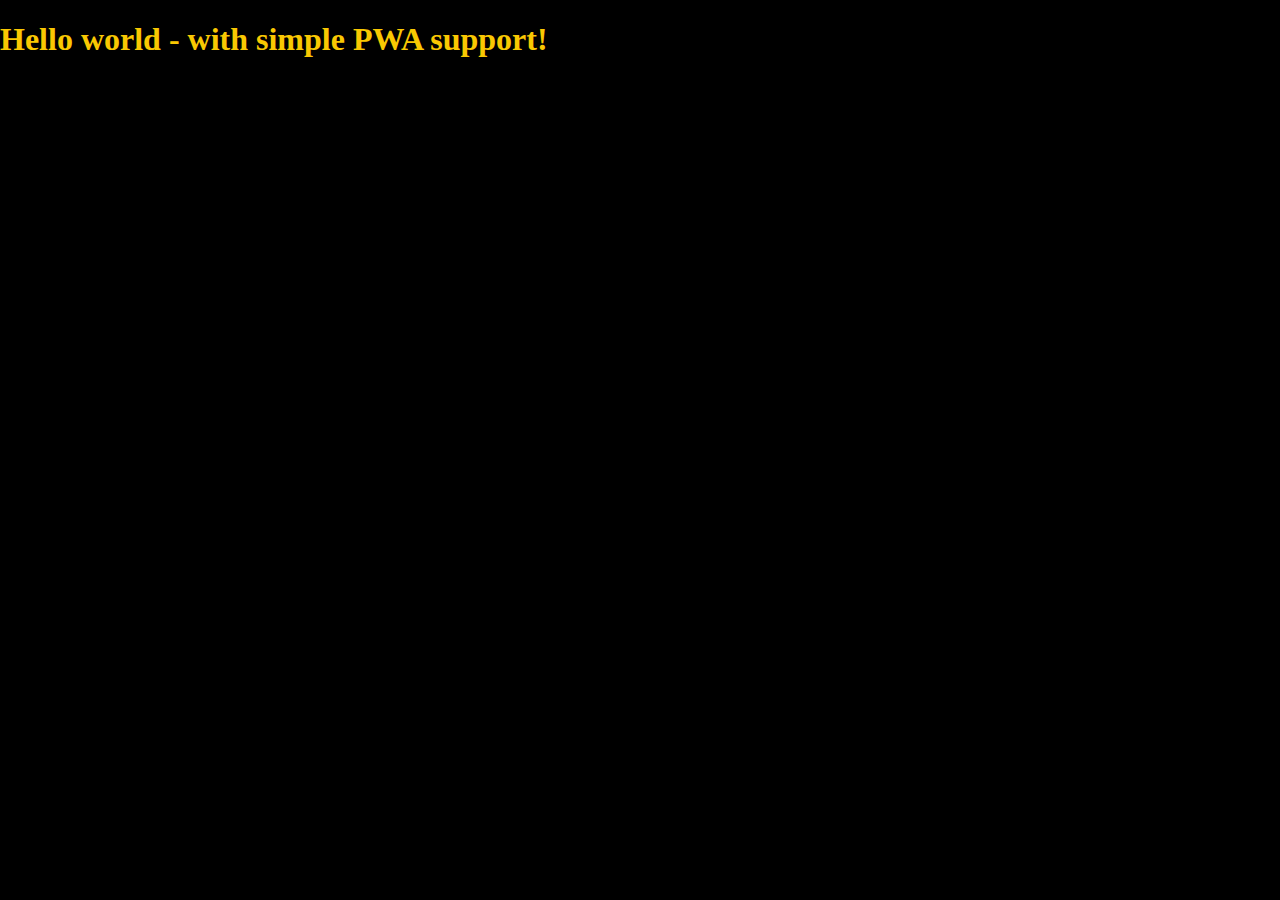
==== index.html @ 91dd811e "Updates" ====
<!DOCTYPE html>
<html lang="en">
  <head>
    <meta charset="UTF-8" />
    <meta name="viewport" content="width=device-width, initial-scale=1.0" />
    <meta http-equiv="X-UA-Compatible" content="ie=edge" />
    <title>Site title</title>
    <meta name="description" content="Description" />

    <!-- Title -->
    <meta property="og:title" content="" />
    <!-- OPTIONAL description. 2-4 sentences. -->
    <meta property="og:description" content="" />
    <!-- full url with http(s) ie. https://maciejkorsan.github.io/my-repo/ -->
    <meta property="og:url" content="" />
    <!-- full url to the image with http(s) ie. https://maciejkorsan.github.io/my-repo/assets/img/fb.png. Facebook suggests at least 1200 x 630. -->
    <meta property="og:image" content="https://maciejkorsan.com/wtf-gulp-starter/assets/img/cover.png" />

    <link rel="manifest" href="manifest.json" />
    <meta name="apple-mobile-web-app-capable" content="yes" />
    <link
      rel="apple-touch-icon"
      sizes="192x192"
      href="assets/pwa/icons/icon-192x192.png"
    />

    <link
      rel="icon"
      type="image/png"
      href="assets/pwa/icons/icon-192x192.png"
    />

    <link rel="stylesheet" href="css/main.css" />
  </head>
  <body>
    <h1>Hello world - with simple PWA support!</h1>

    <script src="js/main.js"></script>
  </body>
</html>
---- css/main.css ----
/*! normalize.css v8.0.1 | MIT License | github.com/necolas/normalize.css */
/* Document
   ========================================================================== */
/**
 * 1. Correct the line height in all browsers.
 * 2. Prevent adjustments of font size after orientation changes in iOS.
 */
html {
  line-height: 1.15;
  /* 1 */
  -webkit-text-size-adjust: 100%;
  /* 2 */ }

/* Sections
   ========================================================================== */
/**
 * Remove the margin in all browsers.
 */
body {
  margin: 0; }

/**
 * Render the `main` element consistently in IE.
 */
main {
  display: block; }

/**
 * Correct the font size and margin on `h1` elements within `section` and
 * `article` contexts in Chrome, Firefox, and Safari.
 */
h1 {
  font-size: 2em;
  margin: 0.67em 0; }

/* Grouping content
   ========================================================================== */
/**
 * 1. Add the correct box sizing in Firefox.
 * 2. Show the overflow in Edge and IE.
 */
hr {
  -webkit-box-sizing: content-box;
          box-sizing: content-box;
  /* 1 */
  height: 0;
  /* 1 */
  overflow: visible;
  /* 2 */ }

/**
 * 1. Correct the inheritance and scaling of font size in all browsers.
 * 2. Correct the odd `em` font sizing in all browsers.
 */
pre {
  font-family: monospace, monospace;
  /* 1 */
  font-size: 1em;
  /* 2 */ }

/* Text-level semantics
   ========================================================================== */
/**
 * Remove the gray background on active links in IE 10.
 */
a {
  background-color: transparent; }

/**
 * 1. Remove the bottom border in Chrome 57-
 * 2. Add the correct text decoration in Chrome, Edge, IE, Opera, and Safari.
 */
abbr[title] {
  border-bottom: none;
  /* 1 */
  text-decoration: underline;
  /* 2 */
  -webkit-text-decoration: underline dotted;
          text-decoration: underline dotted;
  /* 2 */ }

/**
 * Add the correct font weight in Chrome, Edge, and Safari.
 */
b,
strong {
  font-weight: bolder; }

/**
 * 1. Correct the inheritance and scaling of font size in all browsers.
 * 2. Correct the odd `em` font sizing in all browsers.
 */
code,
kbd,
samp {
  font-family: monospace, monospace;
  /* 1 */
  font-size: 1em;
  /* 2 */ }

/**
 * Add the correct font size in all browsers.
 */
small {
  font-size: 80%; }

/**
 * Prevent `sub` and `sup` elements from affecting the line height in
 * all browsers.
 */
sub,
sup {
  font-size: 75%;
  line-height: 0;
  position: relative;
  vertical-align: baseline; }

sub {
  bottom: -0.25em; }

sup {
  top: -0.5em; }

/* Embedded content
   ========================================================================== */
/**
 * Remove the border on images inside links in IE 10.
 */
img {
  border-style: none; }

/* Forms
   ========================================================================== */
/**
 * 1. Change the font styles in all browsers.
 * 2. Remove the margin in Firefox and Safari.
 */
button,
input,
optgroup,
select,
textarea {
  font-family: inherit;
  /* 1 */
  font-size: 100%;
  /* 1 */
  line-height: 1.15;
  /* 1 */
  margin: 0;
  /* 2 */ }

/**
 * Show the overflow in IE.
 * 1. Show the overflow in Edge.
 */
button,
input {
  /* 1 */
  overflow: visible; }

/**
 * Remove the inheritance of text transform in Edge, Firefox, and IE.
 * 1. Remove the inheritance of text transform in Firefox.
 */
button,
select {
  /* 1 */
  text-transform: none; }

/**
 * Correct the inability to style clickable types in iOS and Safari.
 */
button,
[type="button"],
[type="reset"],
[type="submit"] {
  -webkit-appearance: button; }

/**
 * Remove the inner border and padding in Firefox.
 */
button::-moz-focus-inner,
[type="button"]::-moz-focus-inner,
[type="reset"]::-moz-focus-inner,
[type="submit"]::-moz-focus-inner {
  border-style: none;
  padding: 0; }

/**
 * Restore the focus styles unset by the previous rule.
 */
button:-moz-focusring,
[type="button"]:-moz-focusring,
[type="reset"]:-moz-focusring,
[type="submit"]:-moz-focusring {
  outline: 1px dotted ButtonText; }

/**
 * Correct the padding in Firefox.
 */
fieldset {
  padding: 0.35em 0.75em 0.625em; }

/**
 * 1. Correct the text wrapping in Edge and IE.
 * 2. Correct the color inheritance from `fieldset` elements in IE.
 * 3. Remove the padding so developers are not caught out when they zero out
 *    `fieldset` elements in all browsers.
 */
legend {
  -webkit-box-sizing: border-box;
          box-sizing: border-box;
  /* 1 */
  color: inherit;
  /* 2 */
  display: table;
  /* 1 */
  max-width: 100%;
  /* 1 */
  padding: 0;
  /* 3 */
  white-space: normal;
  /* 1 */ }

/**
 * Add the correct vertical alignment in Chrome, Firefox, and Opera.
 */
progress {
  vertical-align: baseline; }

/**
 * Remove the default vertical scrollbar in IE 10+.
 */
textarea {
  overflow: auto; }

/**
 * 1. Add the correct box sizing in IE 10.
 * 2. Remove the padding in IE 10.
 */
[type="checkbox"],
[type="radio"] {
  -webkit-box-sizing: border-box;
          box-sizing: border-box;
  /* 1 */
  padding: 0;
  /* 2 */ }

/**
 * Correct the cursor style of increment and decrement buttons in Chrome.
 */
[type="number"]::-webkit-inner-spin-button,
[type="number"]::-webkit-outer-spin-button {
  height: auto; }

/**
 * 1. Correct the odd appearance in Chrome and Safari.
 * 2. Correct the outline style in Safari.
 */
[type="search"] {
  -webkit-appearance: textfield;
  /* 1 */
  outline-offset: -2px;
  /* 2 */ }

/**
 * Remove the inner padding in Chrome and Safari on macOS.
 */
[type="search"]::-webkit-search-decoration {
  -webkit-appearance: none; }

/**
 * 1. Correct the inability to style clickable types in iOS and Safari.
 * 2. Change font properties to `inherit` in Safari.
 */
::-webkit-file-upload-button {
  -webkit-appearance: button;
  /* 1 */
  font: inherit;
  /* 2 */ }

/* Interactive
   ========================================================================== */
/*
 * Add the correct display in Edge, IE 10+, and Firefox.
 */
details {
  display: block; }

/*
 * Add the correct display in all browsers.
 */
summary {
  display: list-item; }

/* Misc
   ========================================================================== */
/**
 * Add the correct display in IE 10+.
 */
template {
  display: none; }

/**
 * Add the correct display in IE 10.
 */
[hidden] {
  display: none; }

html {
  -webkit-box-sizing: border-box;
          box-sizing: border-box; }

*, *:before, *:after {
  -webkit-box-sizing: inherit;
          box-sizing: inherit; }

body {
  color: #F9C802;
  background: #000; }

/*# sourceMappingURL=main.css.map */
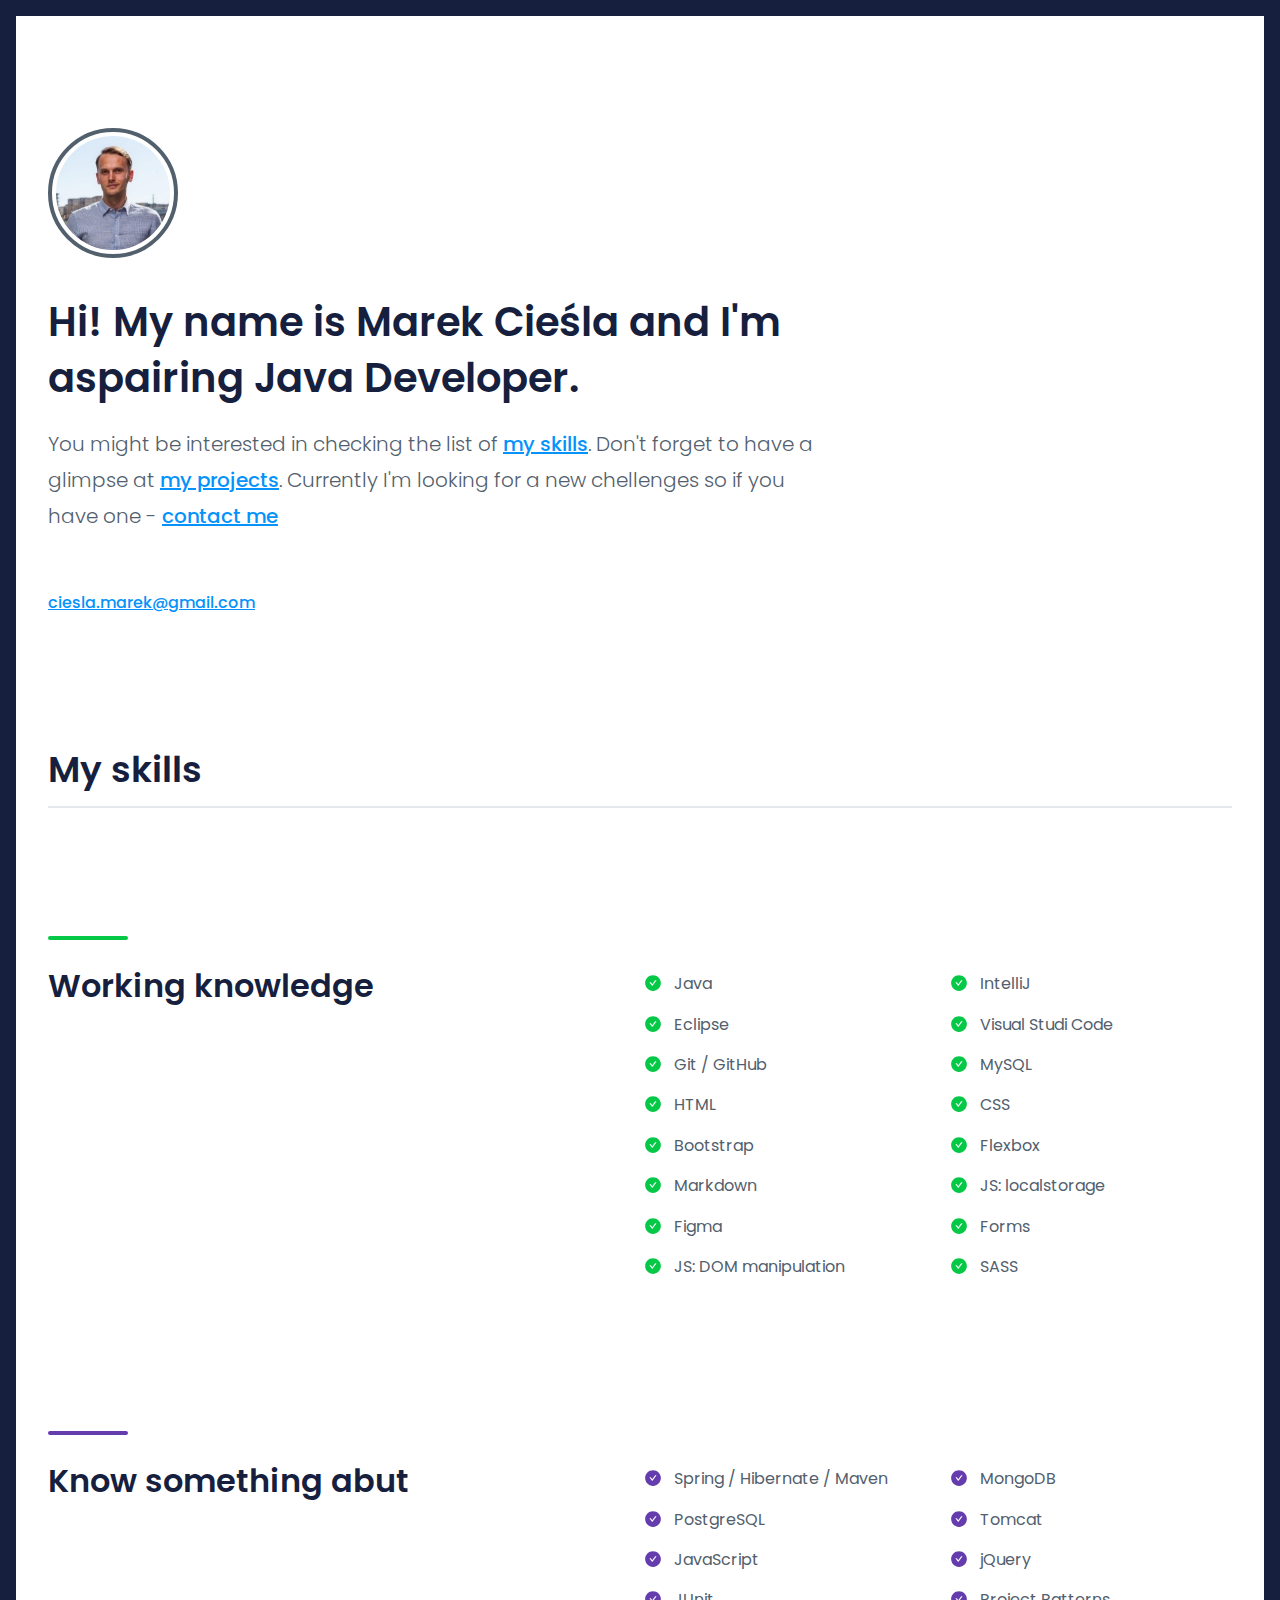
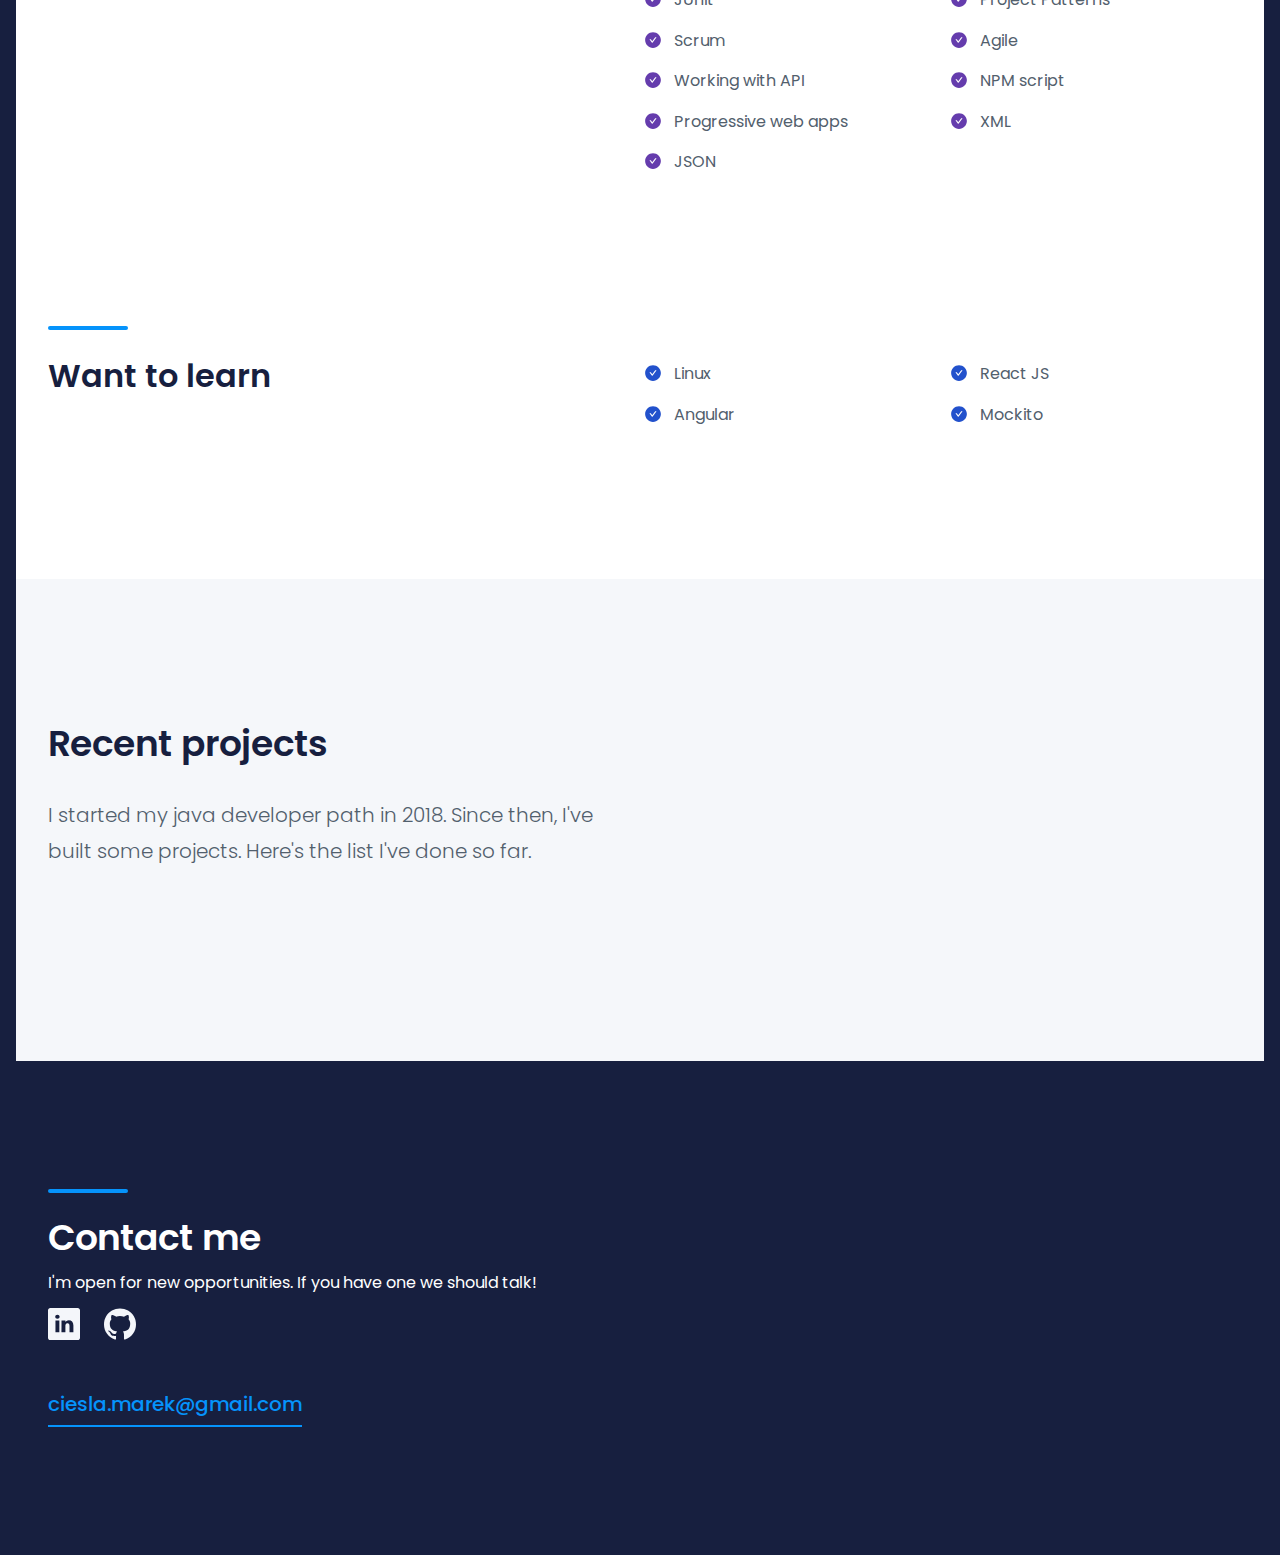
==== commit 482c5280: "Updates" ====
--- a/index.html
+++ b/index.html
@@ -1,40 +1,117 @@
 <!DOCTYPE html>
 <html lang="en">
-  <head>
-    <meta charset="UTF-8" />
-    <meta name="viewport" content="width=device-width, initial-scale=1.0" />
-    <meta http-equiv="X-UA-Compatible" content="ie=edge" />
-    <title>Site title</title>
-    <meta name="description" content="Description" />
 
-    <!-- Title -->
-    <meta property="og:title" content="" />
-    <!-- OPTIONAL description. 2-4 sentences. -->
-    <meta property="og:description" content="" />
-    <!-- full url with http(s) ie. https://maciejkorsan.github.io/my-repo/ -->
-    <meta property="og:url" content="" />
-    <!-- full url to the image with http(s) ie. https://maciejkorsan.github.io/my-repo/assets/img/fb.png. Facebook suggests at least 1200 x 630. -->
-    <meta property="og:image" content="https://maciejkorsan.com/wtf-gulp-starter/assets/img/cover.png" />
+<head>
+  <meta charset="UTF-8" />
+  <meta name="viewport" content="width=device-width, initial-scale=1.0" />
+  <meta http-equiv="X-UA-Compatible" content="ie=edge" />
+  <title>Marek Cieśla</title>
+  <meta name="description" content="Personal site with projects list and skills by Marek Cieśla." />
 
-    <link rel="manifest" href="manifest.json" />
-    <meta name="apple-mobile-web-app-capable" content="yes" />
-    <link
-      rel="apple-touch-icon"
-      sizes="192x192"
-      href="assets/pwa/icons/icon-192x192.png"
-    />
+  <meta property="og:title" content="Marek Cieśla" />
+  <meta property="og:description" content="Personal site with projects list and skills by Marek Cieśla." />
+  <meta property="og:url" content="https://mc777.github.io" />
+  <meta property="og:image" content="https://mc777.github.io/assets/img/cover.png" />
 
-    <link
-      rel="icon"
-      type="image/png"
-      href="assets/pwa/icons/icon-192x192.png"
-    />
+  <link rel="icon" type="image/png" href="assets/img/icon.png" />
+  <link rel="stylesheet" href="css/main.css" />
+</head>
 
-    <link rel="stylesheet" href="css/main.css" />
-  </head>
-  <body>
-    <h1>Hello world - with simple PWA support!</h1>
+<body>
+  <main>
+    <section class="hero">
+      <img src="assets/img/avatar.jpg" class="hero__image" alt="Marek Cieśla.">
+      <h1 class="hero__title">Hi! My name is Marek Cieśla and I'm aspairing Java Developer.</h1>
+      <p class="hero__description">You might be interested in checking the list of <a class="hero__link"
+          href="#my-skills">my
+          skills</a>. Don't forget to have a glimpse at <a class="hero__link" href="#my-projects">my projects</a>.
+        Currently I'm
+        looking for a new chellenges so if you have one - <a class="hero__link" href="#contact">contact me</a></p>
+      <a class="hero__link" href="mailto:ciesla.marek@gmail.com">ciesla.marek@gmail.com</a>
+    </section>
+    <section id="my-skills" class="skills">
+      <h2 class="skills__title">My skills</h2>
+      <section class="skills-list">
+        <h3 class="skills-list__title">Working knowledge</h3>
+        <ul class="skills-list__list">
+          <li class="skills-list__item">Java</li>
+          <li class="skills-list__item">IntelliJ</li>
+          <li class="skills-list__item">Eclipse</li>
+          <li class="skills-list__item">Visual Studi Code</li>
+          <li class="skills-list__item">Git / GitHub</li>
+          <li class="skills-list__item">MySQL</li>
+          <li class="skills-list__item">HTML</li>
+          <li class="skills-list__item">CSS</li>
+          <li class="skills-list__item">Bootstrap</li>
+          <li class="skills-list__item">Flexbox</li>
+          <li class="skills-list__item">Markdown</li>
+          <li class="skills-list__item">JS: localstorage</li>
+          <li class="skills-list__item">Figma</li>
+          <li class="skills-list__item">Forms</li>
+          <li class="skills-list__item">JS: DOM manipulation</li>
+          <li class="skills-list__item">SASS</li>
+        </ul>
+      </section>
 
-    <script src="js/main.js"></script>
-  </body>
-</html>
+      <section class="skills-list skills-list--violet">
+        <h3 class="skills-list__title">Know something abut</h3>
+        <ul class="skills-list__list">
+          <li class="skills-list__item">Spring / Hibernate / Maven</li>
+          <li class="skills-list__item">MongoDB</li>
+          <li class="skills-list__item">PostgreSQL</li>
+          <li class="skills-list__item">Tomcat</li>
+          <li class="skills-list__item">JavaScript</li>
+          <li class="skills-list__item">jQuery</li>
+          <li class="skills-list__item">JUnit</li>
+          <li class="skills-list__item">Project Patterns</li>
+          <li class="skills-list__item">Scrum</li>
+          <li class="skills-list__item">Agile</li>
+          <li class="skills-list__item">Working with API</li>
+          <li class="skills-list__item">NPM script</li>
+          <li class="skills-list__item">Progressive web apps</li>
+          <li class="skills-list__item">XML</li>
+          <li class="skills-list__item">JSON</li>
+        </ul>
+      </section>
+
+      <section class="skills-list skills-list--blue">
+        <h3 class="skills-list__title">Want to learn</h3>
+        <ul class="skills-list__list">
+          <li class="skills-list__item">Linux</li>
+          <li class="skills-list__item">React JS</li>
+          <li class="skills-list__item">Angular</li>
+          <li class="skills-list__item">Mockito</li>
+        </ul>
+      </section>
+    </section>
+    <section id="my-projects" class="projects">
+      <h2 class="projects__title">Recent projects</h2>
+      <div class="container">
+        <p class="projects__description">I started my java developer path in 2018. Since then, I've built some projects.
+          Here's the list I've done so far.</p>
+        <ul class="projects-list projects-list--js"></ul>
+      </div>
+    </section>
+    <footer id="contact" class="contact">
+      <h2 class="contact__title">
+        Contact me
+      </h2>
+      <div class="container">
+        <p class="contct__description">I'm open for new opportunities. If you have one we should talk!</p>
+        <ul class="social">
+          <li class="social__item"><a target="_blank" rel="noopener noreferrer" class="social__link"
+              href="https://www.linkedin.com/in/cieslamarek/"><img class="social__icon"
+                src="assets/img/linkedin-icon.svg" alt="linkedin"></a></li>
+          <li class="social__item"><a target="_blank" rel="noopener noreferrer" class="social__link"
+              href="https://github.com/MC777"><img class="social__icon" src="assets/img/github-icon.svg"
+                alt="github"></a></li>
+        </ul>
+        <a class="contact__mail" href="mailto:ciesla.marek@gmail.com">ciesla.marek@gmail.com</a>
+      </div>
+    </footer>
+  </main>
+
+  <script src="js/main.js"></script>
+</body>
+
+</html>--- a/css/main.css
+++ b/css/main.css
@@ -5,6 +5,7 @@
  * 1. Correct the line height in all browsers.
  * 2. Prevent adjustments of font size after orientation changes in iOS.
  */
+@import url("https://fonts.googleapis.com/css?family=Poppins:300,400,500,600&display=swap&subset=latin-ext");
 html {
   line-height: 1.15;
   /* 1 */
@@ -307,16 +308,326 @@
 [hidden] {
   display: none; }
 
+.hero {
+  max-width: 1216px;
+  padding: calc(8rem - 16px) 16px 7.5rem;
+  margin: 0 auto; }
+  @media (max-width: 767px) {
+    .hero {
+      padding: 64px 16px 120px; } }
+  .hero__description {
+    color: #52606D;
+    font-style: normal;
+    font-weight: 300;
+    font-size: 1.25rem;
+    line-height: 2.25rem;
+    max-width: 780px;
+    margin-bottom: 3.75rem; }
+  .hero__image {
+    width: 120px;
+    height: 120px; }
+    @media (max-width: 767px) {
+      .hero__image {
+        width: 80px;
+        height: 80px; } }
+  .hero__link {
+    color: #0593FB;
+    font-weight: 500; }
+  .hero__mail {
+    color: #0593FB;
+    font-weight: 500;
+    font-size: 1.25rem;
+    text-decoration: none;
+    padding-bottom: 9px;
+    border-bottom: 2px solid #0593FB; }
+  .hero__title {
+    font-family: Poppins;
+    font-style: normal;
+    font-weight: 600;
+    font-size: 2.5rem;
+    line-height: 3.5rem;
+    max-width: 780px;
+    margin: 2rem 0 1rem; }
+    @media (max-width: 767px) {
+      .hero__title {
+        margin: 16px 0 8px; } }
+
+.skills {
+  max-width: 1216px;
+  padding: 0 16px;
+  margin: 0 auto 8rem; }
+  .skills__title {
+    font-size: 2.25rem;
+    margin: 0;
+    font-style: normal;
+    font-weight: 600;
+    padding: 1rem 0;
+    border-bottom: 2px solid #e5e8ec; }
+    @media (max-width: 767px) {
+      .skills__title {
+        text-align: center; } }
+
+.skills-list {
+  display: -ms-grid;
+  display: grid;
+  padding: 8rem 0 0;
+  -ms-grid-columns: 1fr 1fr;
+  grid-template-columns: 1fr 1fr;
+  -webkit-column-gap: 0.5rem;
+     -moz-column-gap: 0.5rem;
+          column-gap: 0.5rem; }
+  @media (max-width: 767px) {
+    .skills-list {
+      -ms-grid-columns: 1fr;
+      grid-template-columns: 1fr;
+      padding: 5rem 0 0; } }
+  .skills-list__item {
+    color: #52606D;
+    padding: 11px 0 11px 30px;
+    position: relative; }
+    @media (max-width: 767px) {
+      .skills-list__item {
+        padding-left: 20px; } }
+    .skills-list__item::before {
+      position: absolute;
+      top: 10px;
+      left: 0;
+      content: "";
+      display: block;
+      width: 18px;
+      height: 18px;
+      background: url(../assets/img/check-green.svg); }
+      .skills-list--violet .skills-list__item::before {
+        background-image: url(../assets/img/check-violet.svg); }
+      .skills-list--blue .skills-list__item::before {
+        background-image: url(../assets/img/check-blue.svg); }
+      @media (max-width: 767px) {
+        .skills-list__item::before {
+          width: 12px;
+          height: 12px;
+          top: 11px;
+          background-size: contain; } }
+  .skills-list__list {
+    display: -ms-grid;
+    display: grid;
+    grid-template-columns: repeat(auto-fill, minmax(260px, 1fr));
+    list-style-type: none;
+    padding: 0;
+    margin-top: calc(1.5rem + 4px);
+    -webkit-column-gap: 1.5rem;
+       -moz-column-gap: 1.5rem;
+            column-gap: 1.5rem; }
+  .skills-list__title {
+    font-weight: 600;
+    font-size: 2rem;
+    line-height: 2.75rem;
+    margin: 0; }
+    .skills-list__title::before {
+      content: "";
+      width: 80px;
+      height: 4px;
+      display: block;
+      background: #06C847;
+      border-radius: 8px;
+      margin-bottom: 1.5rem; }
+      .skills-list--violet .skills-list__title::before {
+        background: #653CAD; }
+      .skills-list--blue .skills-list__title::before {
+        background: #0593FB; }
+
+.projects {
+  background: #F5F7FA;
+  padding: 8rem 0; }
+  .projects__description {
+    font-weight: 300;
+    font-size: 1.25rem;
+    line-height: 2.25rem;
+    color: #52606D;
+    max-width: 580px;
+    margin: 0 0 4rem; }
+  .projects__title {
+    font-size: 2.25rem;
+    margin: 0 auto 1rem;
+    font-style: normal;
+    font-weight: 600;
+    padding: 1rem 16px;
+    max-width: 1216px; }
+
+.projects-list {
+  display: -ms-grid;
+  display: grid;
+  -ms-grid-columns: 1fr 1fr;
+  grid-template-columns: 1fr 1fr;
+  -webkit-column-gap: 1.5rem;
+     -moz-column-gap: 1.5rem;
+          column-gap: 1.5rem;
+  row-gap: 1.5rem;
+  margin: 0;
+  padding: 0;
+  list-style-type: none; }
+  @media (max-width: 767px) {
+    .projects-list {
+      grid-template-columns: repeat(auto-fill, minmax(260px, 1fr)); } }
+
+.project {
+  background: #fff;
+  border-radius: 8px;
+  -webkit-box-shadow: 0px 6px 16px rgba(24, 41, 67, 0.09);
+          box-shadow: 0px 6px 16px rgba(24, 41, 67, 0.09);
+  overflow: hidden;
+  display: -webkit-box;
+  display: -ms-flexbox;
+  display: flex;
+  -webkit-box-orient: vertical;
+  -webkit-box-direction: normal;
+      -ms-flex-direction: column;
+          flex-direction: column;
+  -webkit-box-pack: justify;
+      -ms-flex-pack: justify;
+          justify-content: space-between; }
+  .project__container {
+    padding: 3rem; }
+  .project__description {
+    font-style: normal;
+    font-weight: 300;
+    font-size: 1.125rem;
+    line-height: 2rem;
+    margin: 0; }
+  .project__footer {
+    background: #F5F7FA;
+    padding: 1rem 3rem;
+    text-align: right; }
+  .project__link {
+    color: #0593FB;
+    text-decoration: none;
+    font-weight: 500;
+    font-size: 1.125rem;
+    line-height: 2rem;
+    display: -webkit-inline-box;
+    display: -ms-inline-flexbox;
+    display: inline-flex;
+    -webkit-box-align: center;
+        -ms-flex-align: center;
+            align-items: center; }
+    .project__link + .project__link {
+      margin-left: 50px;
+      position: relative; }
+      .project__link + .project__link::after {
+        content: "";
+        height: 2rem;
+        width: 2px;
+        background: #cbd2d9;
+        position: absolute;
+        left: -26px;
+        pointer-events: none; }
+    .project__link::before {
+      content: "";
+      display: block;
+      margin-right: 8px;
+      width: 24px;
+      height: 24px;
+      background: url("../assets/img/demo.svg") center center no-repeat; }
+    .project__link--code::before {
+      background: url("../assets/img/source.svg") center center no-repeat; }
+  .project__title {
+    font-style: normal;
+    font-weight: 600;
+    font-size: 1.25rem;
+    line-height: 2.25rem;
+    margin: 1rem 0 0.5rem; }
+
+.contact {
+  background: #171F3F;
+  color: #fff;
+  padding-bottom: calc(8rem - 16px); }
+  .contact__description {
+    font-weight: 300;
+    font-size: 1.25rem;
+    line-height: 2.25rem;
+    max-width: 580px;
+    margin: 0 0 1.5rem; }
+  .contact__mail {
+    color: #0593FB;
+    font-weight: 500;
+    font-size: 1.25rem;
+    text-decoration: none;
+    padding-bottom: 9px;
+    border-bottom: 2px solid #0593FB;
+    display: inline-block;
+    margin: 3rem 0 0 0; }
+  .contact__title {
+    font-size: 2.25rem;
+    margin: 0 auto 1rem;
+    font-style: normal;
+    font-weight: 600;
+    padding: 8rem 16px 0;
+    max-width: 1216px; }
+    .contact__title::before {
+      content: "";
+      width: 80px;
+      height: 4px;
+      display: block;
+      background: #0593FB;
+      border-radius: 8px;
+      margin-bottom: 1.5rem; }
+
+.social {
+  list-style-type: none;
+  margin: 0;
+  padding: 0;
+  display: -webkit-box;
+  display: -ms-flexbox;
+  display: flex; }
+  .social__item + .social__item {
+    margin-left: 1.5rem; }
+  .social__link {
+    text-decoration: none; }
+  .social__icon {
+    -webkit-filter: invert(95%) sepia(6%) saturate(1506%) hue-rotate(188deg) brightness(106%) contrast(96%);
+            filter: invert(95%) sepia(6%) saturate(1506%) hue-rotate(188deg) brightness(106%) contrast(96%);
+    height: 32px; }
+    .social__icon:hover {
+      -webkit-filter: invert(48%) sepia(80%) saturate(4581%) hue-rotate(187deg) brightness(105%) contrast(97%);
+              filter: invert(48%) sepia(80%) saturate(4581%) hue-rotate(187deg) brightness(105%) contrast(97%); }
+
 html {
   -webkit-box-sizing: border-box;
-          box-sizing: border-box; }
-
-*, *:before, *:after {
+          box-sizing: border-box;
+  font-size: 16px;
+  scroll-behavior: smooth; }
+  @media (max-width: 767px) {
+    html {
+      font-size: 12px; } }
+
+*,
+*:before,
+*:after {
   -webkit-box-sizing: inherit;
           box-sizing: inherit; }
 
 body {
-  color: #F9C802;
-  background: #000; }
+  color: #171F3F;
+  background: #fff;
+  font-family: "Poppins", sans-serif;
+  border: 16px solid #171F3F;
+  -webkit-font-smoothing: antialiased;
+  -moz-osx-font-smoothing: grayscale; }
+  @media (max-width: 767px) {
+    body {
+      border: none; } }
+
+.container {
+  max-width: 1216px;
+  padding: 0 16px;
+  margin: 0 auto; }
+
+.hero__image {
+  border-radius: 50%;
+  width: 130px;
+  height: 130px;
+  border-color: #52606D;
+  border-width: 0.3rem;
+  border-style: solid;
+  padding: 4px; }
 
 /*# sourceMappingURL=main.css.map */
